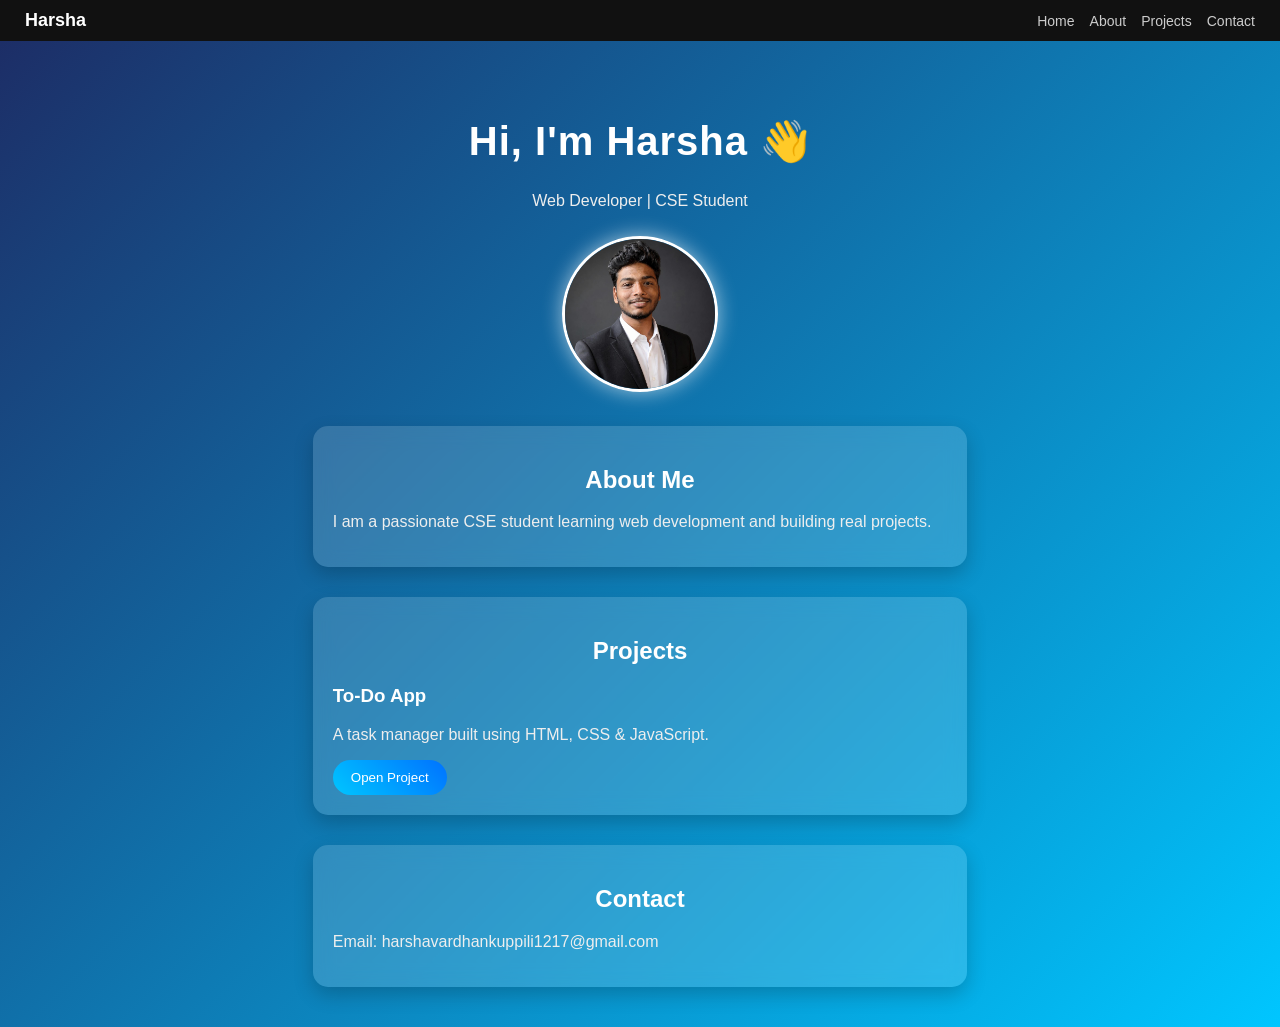
==== index.html @ 968b2ed9 "Add files via upload" ====
<!DOCTYPE html>
<html>
<head>
    <title>Harsha Portfolio</title>
    <link rel="stylesheet" href="style.css">
</head>
<body>

    <div class="navbar">
        <h2>Harsha</h2>
        <ul>
            <li><a href="#">Home</a></li>
            <li><a href="#">About</a></li>
            <li><a href="#">Projects</a></li>
            <li><a href="#">Contact</a></li>
        </ul>
    </div>
    
    <div class="container">

        <div class="header">
            <h1>Hi, I'm Harsha 👋</h1>
            <p>Web Developer | CSE Student</p>
            <img src="harsha.jpeg" alt="profile">
        </div>

        <div class="card">
            <h2>About Me</h2>
            <p>I am a passionate CSE student learning web development and building real projects.</p>
        </div>

        <div class="card">
            <h2>Projects</h2>

            <div class="project">
                <h3>To-Do App</h3>
                <p>A task manager built using HTML, CSS & JavaScript.</p>

                <a href="projects/to-do/todo.html" target="_blank">
                <button>Open Project</button>
                </a>
            </div>

        </div>

        <div class="card">
            <h2>Contact</h2>
            <p>Email: harshavardhankuppili1217@gmail.com</p>
        </div>

    </div>

</body>
</html>
---- style.css ----
body {
    font-family: Arial, sans-serif;
    background: linear-gradient(135deg, #1d2b64, #00c6ff);
    margin: 0;
}

.container {
    width: 80%;
    margin: auto;
    text-align: center;
    padding: 20px;
}

.header img {
    width: 150px;
    border-radius: 50%;
    margin-top: 10px;
}

h1 {
    color: white;
}

p {
    color: #eee;
}

.card {
    background: rgba(255, 255, 255, 0.15);
    backdrop-filter: blur(10px);
    margin: 20px auto;
    padding: 20px;
    border-radius: 15px;
    width: 60%;
    color: white;
    box-shadow: 0 8px 20px rgba(0,0,0,0.2);
}

button {
    background: #4facfe;
    color: white;
    border: none;
    padding: 10px 20px;
    border-radius: 5px;
    cursor: pointer;
    background: linear-gradient(45deg, #00c6ff, #0072ff);
    border: none;
    color: white;
    padding: 10px 18px;
    border-radius: 20px;
    cursor: pointer;
    transition: 0.3s;
}

button:hover {
    background: #00c6ff;
    transform: scale(1.05);
}
.navbar {
    display: flex;
    justify-content: space-between;
    align-items: center;
    background: #111;
    color: white;
    padding: 10px 25px;   
    position: sticky;
    top: 0;
    z-index: 1000;
}

.navbar h2 {
    font-size: 18px;
    margin: 0;
}

.navbar ul {
    list-style: none;
    display: flex;
    gap: 15px;
    margin: 0;
    padding: 0;
}

.navbar a {
    color: #ccc;
    text-decoration: none;
    font-size: 14px;
}

.navbar a:hover {
    color: white;
}
.container {
    margin-top: 30px;
}
.header img {
    width: 150px;
    height: 150px;
    border-radius: 50%;
    object-fit: cover;
    border: 3px solid white;
    box-shadow: 0 0 20px rgba(255,255,255,0.6);
    transition: 0.3s;
}
h1 {
    font-size: 40px;
    font-weight: bold;
    letter-spacing: 1px;
}
.card {
    transition: all 0.3s ease;
    text-align: left;
    margin-top: 30px;
}

.card:hover {
    transform: translateY(-5px);
}
.header img:hover {
    transform: scale(1.05);
}
.card h2 {
    text-align: center;
}
.header {
    animation: fadeIn 1.2s ease;
}
@keyframes fadeIn {
    from {
        opacity: 0;
        transform: translateY(-20px);
    }
    to {
        opacity: 1;
        transform: translateY(0);
    }
}
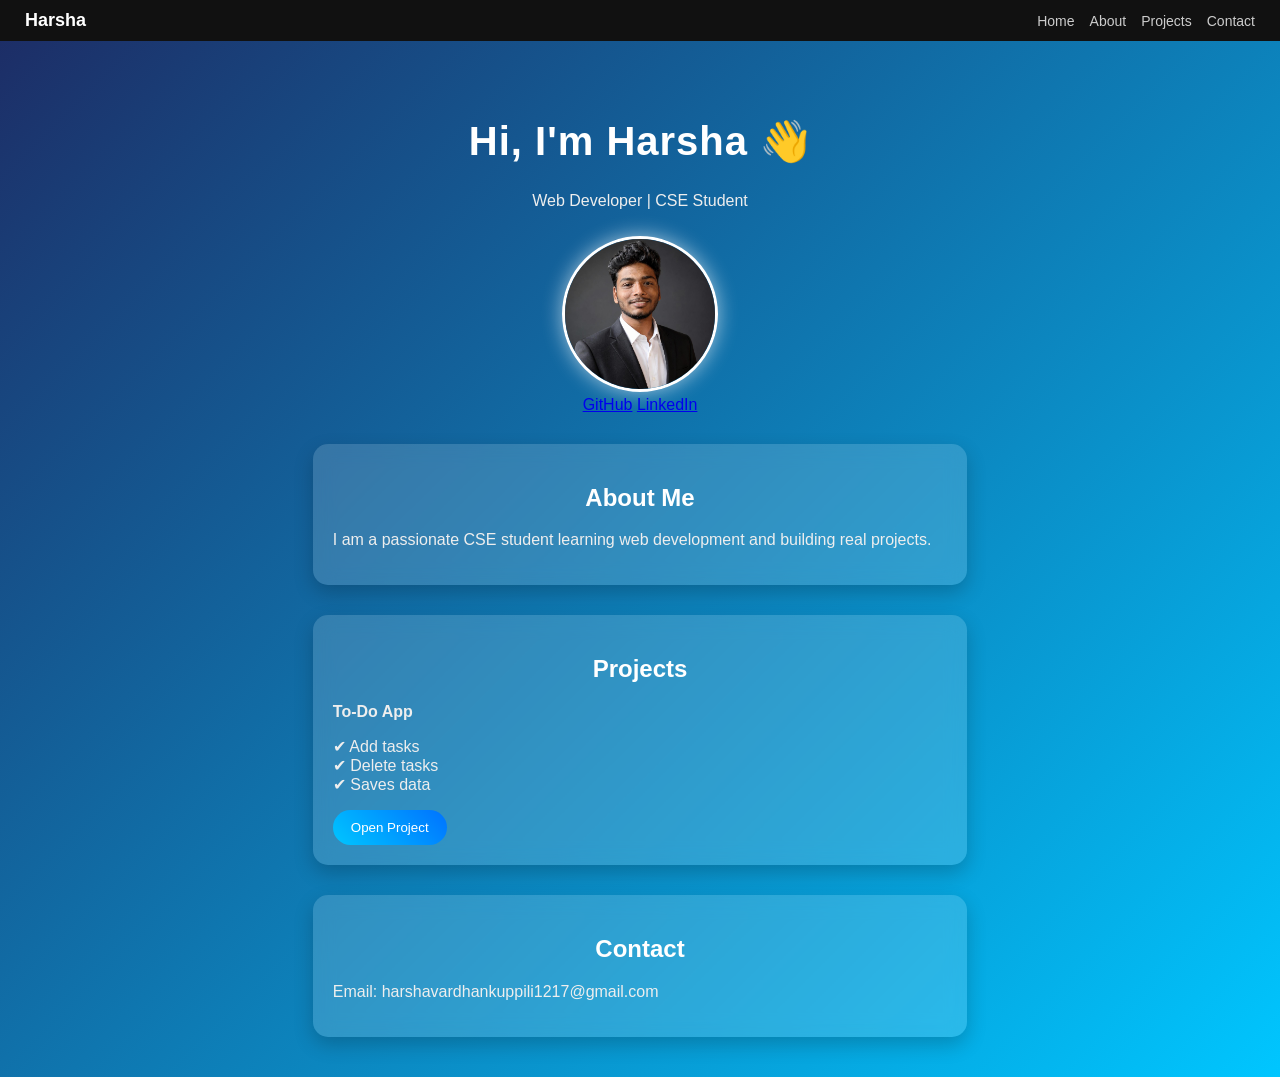
==== commit 7b3d6dd9: "Add files via upload" ====
--- a/index.html
+++ b/index.html
@@ -16,12 +16,19 @@
         </ul>
     </div>
     
+    
+    
     <div class="container">
 
         <div class="header">
             <h1>Hi, I'm Harsha 👋</h1>
             <p>Web Developer | CSE Student</p>
             <img src="harsha.jpeg" alt="profile">
+        </div>
+
+        <div class="links">
+            <a href="https://github.com/harshavardhankuppili1217-beep">GitHub</a>
+            <a href="#">LinkedIn</a>
         </div>
 
         <div class="card">
@@ -33,8 +40,8 @@
             <h2>Projects</h2>
 
             <div class="project">
-                <h3>To-Do App</h3>
-                <p>A task manager built using HTML, CSS & JavaScript.</p>
+                <p><b>To-Do App</b></p>
+                <p>✔ Add tasks<br>✔ Delete tasks<br>✔ Saves data</p>
 
                 <a href="projects/to-do/todo.html" target="_blank">
                 <button>Open Project</button>
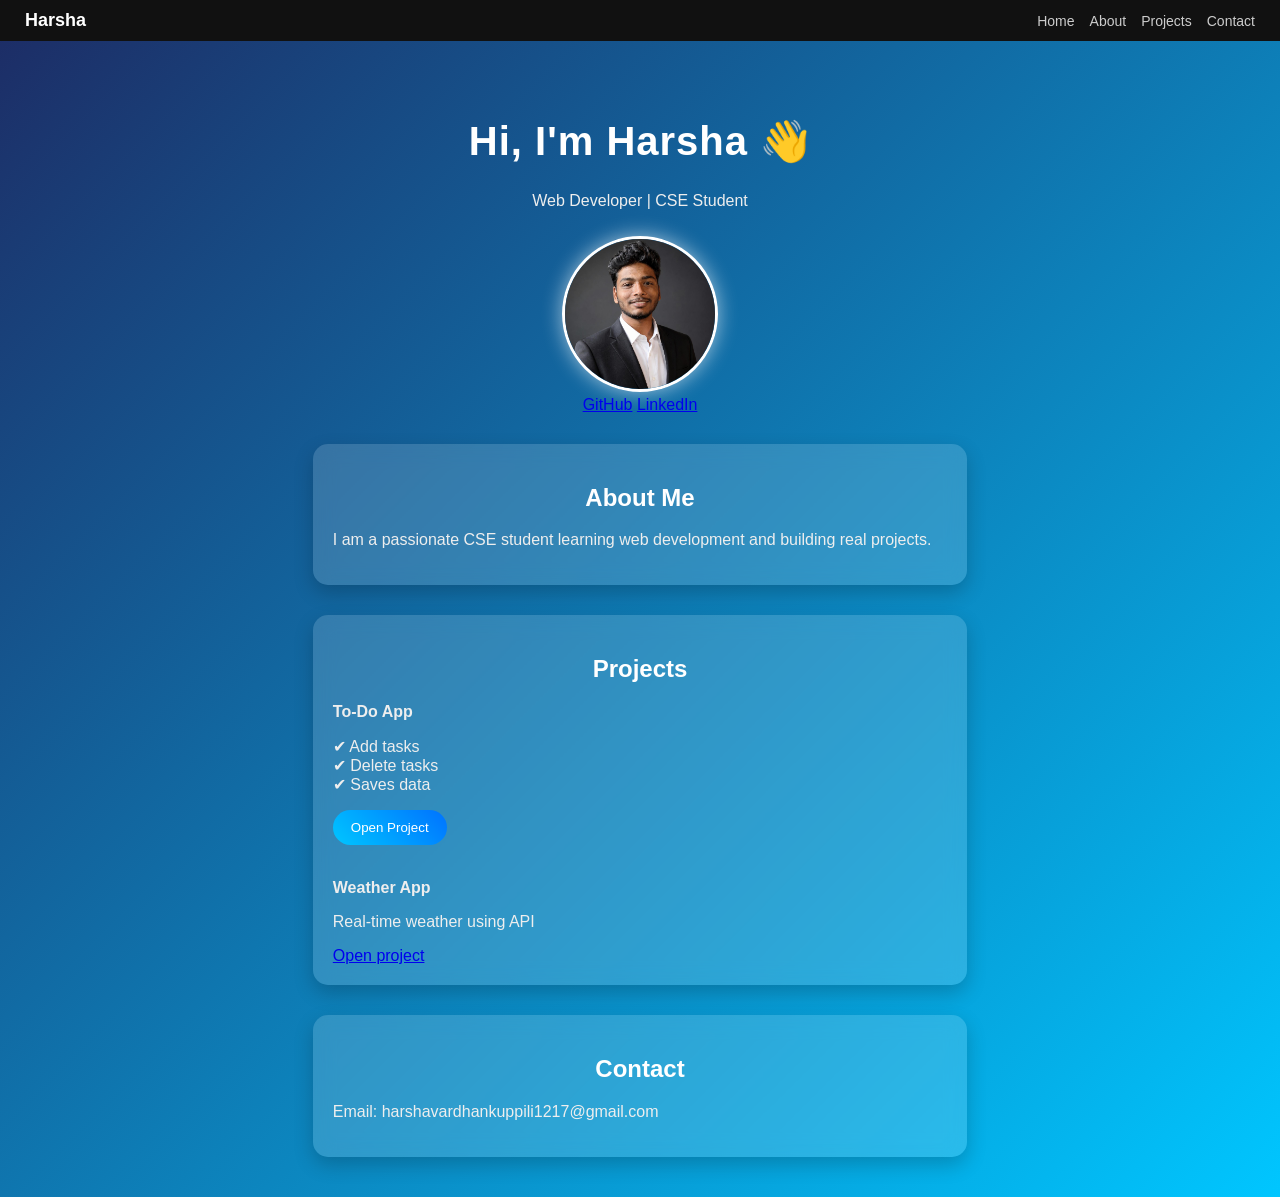
==== commit 369084b9: "Add files via upload" ====
--- a/index.html
+++ b/index.html
@@ -46,6 +46,12 @@
                 <a href="projects/to-do/todo.html" target="_blank">
                 <button>Open Project</button>
                 </a>
+                
+                <br><br>
+
+                <p><b>Weather App</b></p>
+                <p>Real-time weather using API</p>
+                <a href="projects/weather/weather.html" class="button">Open project</a>
             </div>
 
         </div>
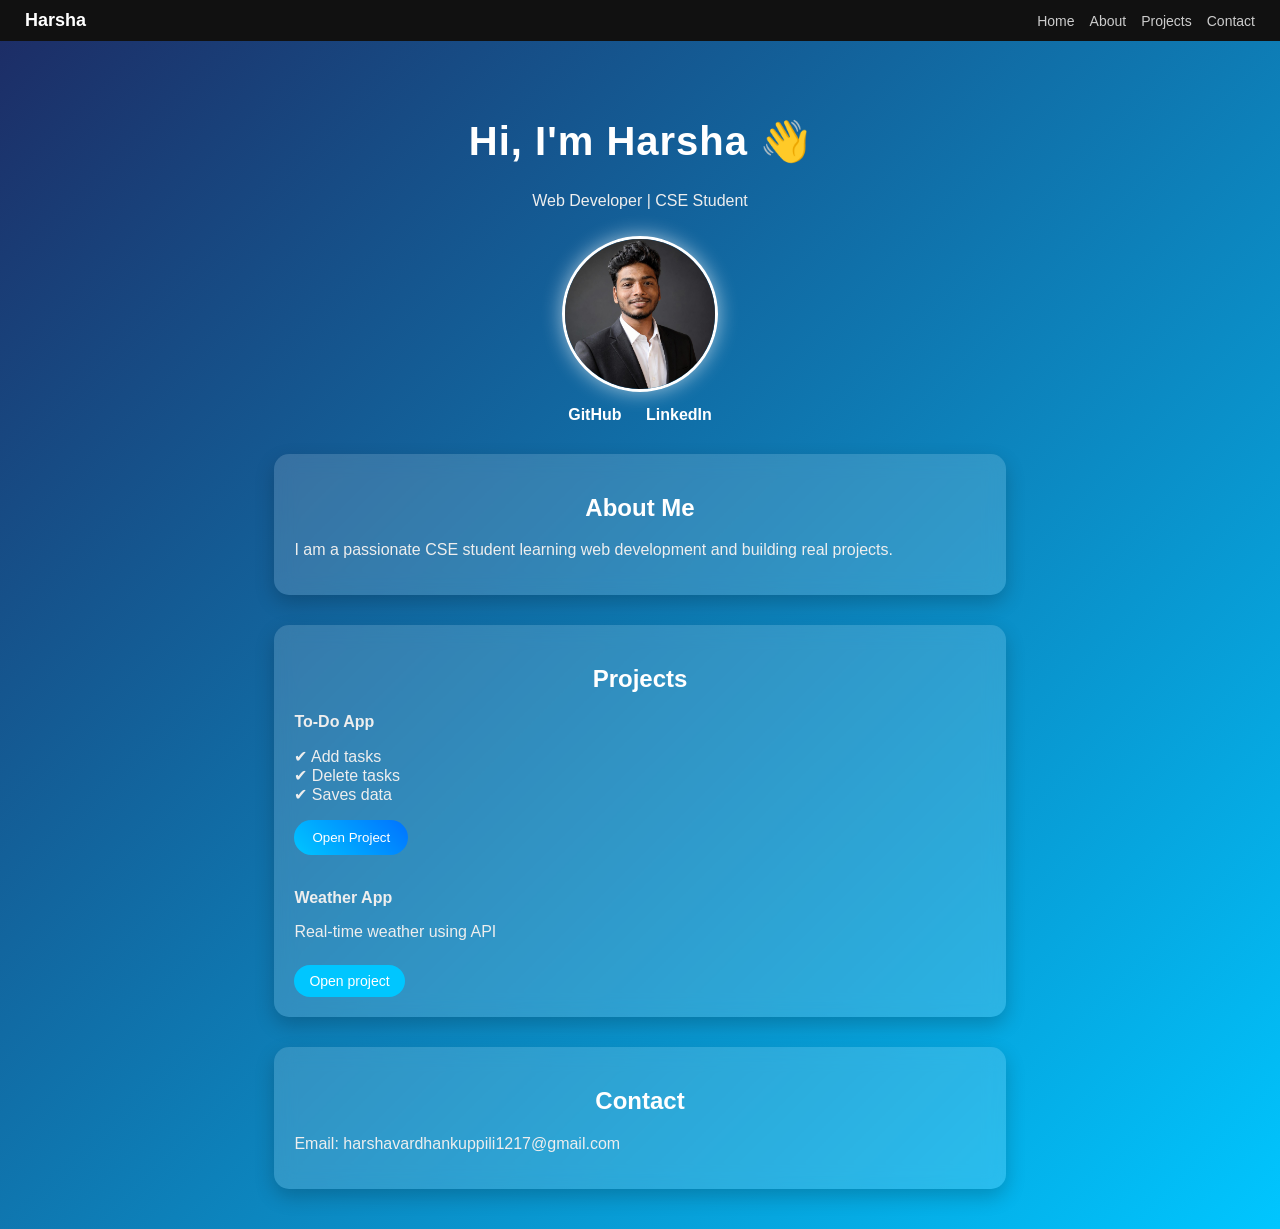
==== commit c5a3160b: "Add files via upload" ====
--- a/index.html
+++ b/index.html
@@ -51,7 +51,7 @@
 
                 <p><b>Weather App</b></p>
                 <p>Real-time weather using API</p>
-                <a href="projects/weather/weather.html" class="button">Open project</a>
+                <a href="projects/Weather/weather.html" class="button">Open project</a>
             </div>
 
         </div>
--- a/style.css
+++ b/style.css
@@ -2,6 +2,7 @@
     font-family: Arial, sans-serif;
     background: linear-gradient(135deg, #1d2b64, #00c6ff);
     margin: 0;
+    min-height: 100vh;
 }
 
 .container {
@@ -92,6 +93,7 @@
 }
 .container {
     margin-top: 30px;
+    width: 90%;
 }
 .header img {
     width: 150px;
@@ -134,4 +136,30 @@
         opacity: 1;
         transform: translateY(0);
     }
+}
+.links a {
+    margin: 0 10px;
+    color: white;
+    text-decoration: none;
+    font-weight: bold;
+}
+.links {
+    margin-top: 10px;
+}
+.links a:hover {
+    text-decoration: underline;
+}
+.button {
+    display: inline-block;
+    margin-top: 8px;
+    padding: 8px 15px;
+    background: #00c6ff;
+    color: white;
+    text-decoration: none;
+    border-radius: 20px;
+    font-size: 14px;
+}
+
+.button:hover {
+    background: #0072ff;
 }
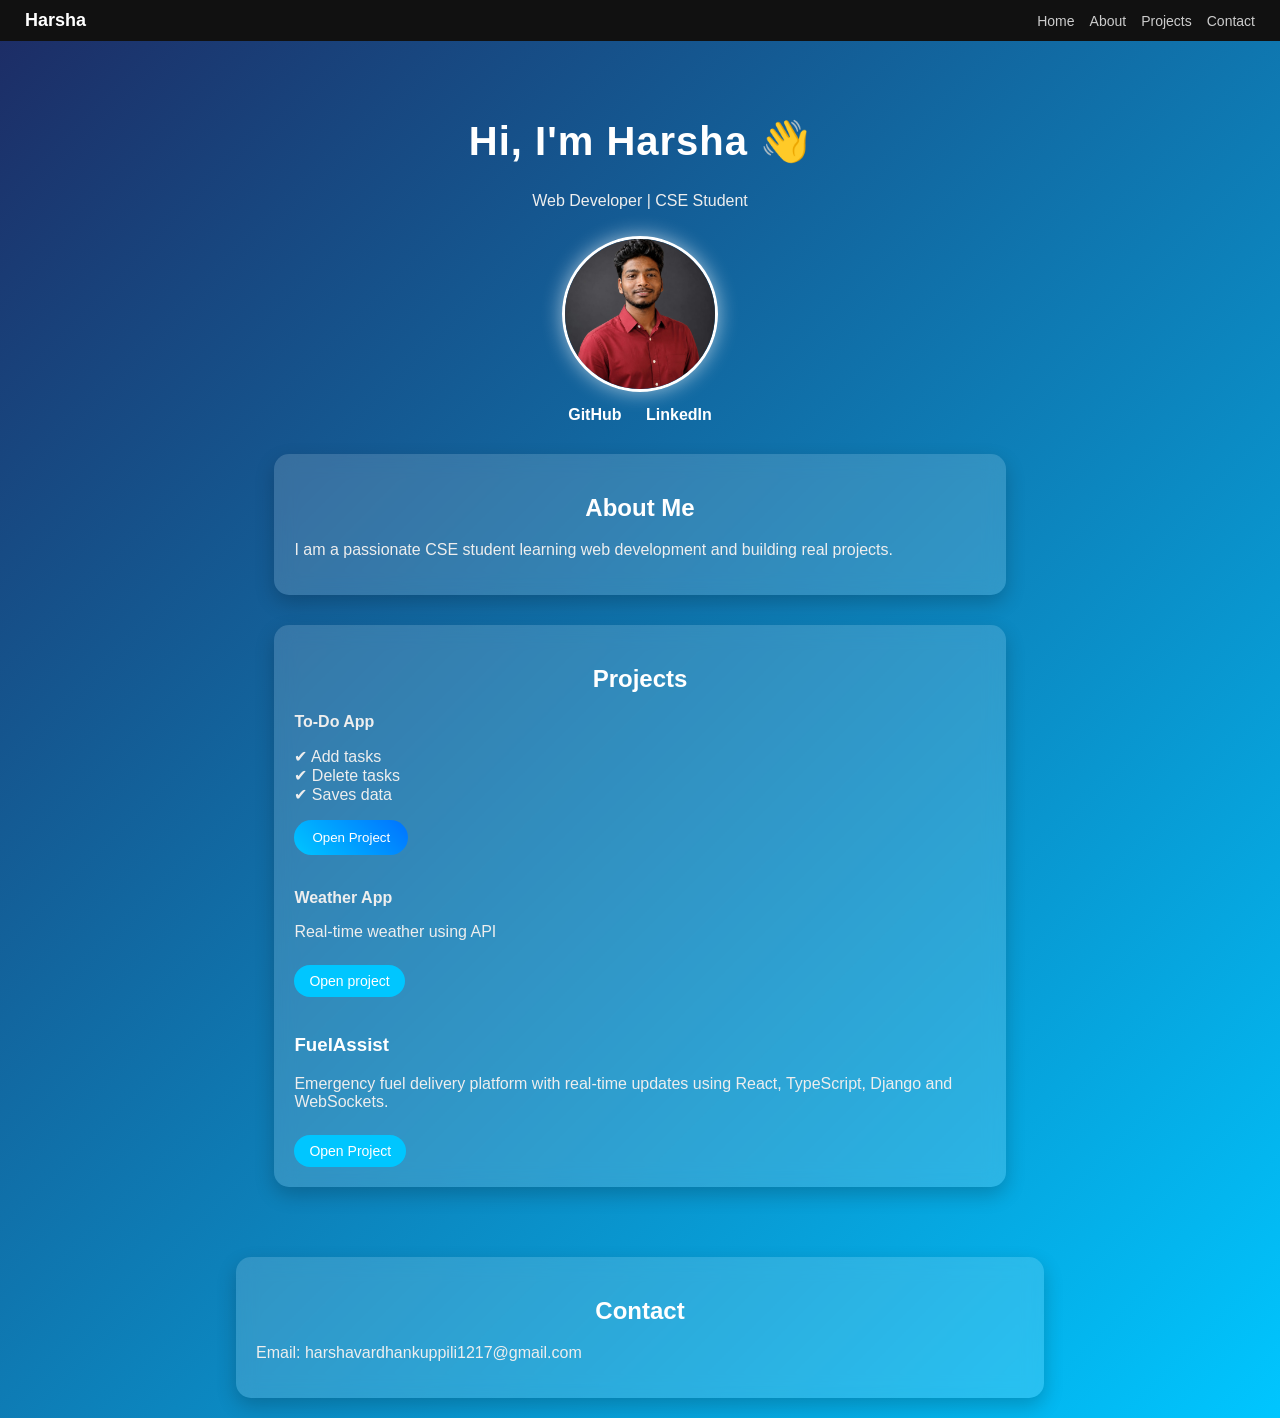
==== commit 6f3e956b: "Add files via upload" ====
--- a/index.html
+++ b/index.html
@@ -52,6 +52,19 @@
                 <p><b>Weather App</b></p>
                 <p>Real-time weather using API</p>
                 <a href="projects/Weather/weather.html" class="button">Open project</a>
+                
+                <br><br>
+                
+                <h3>FuelAssist</h3>
+
+                <p>
+                Emergency fuel delivery platform with real-time updates using React, TypeScript, Django and WebSockets.
+                </p>
+
+                <a href="https://fuelassist-emergency-fuel-delivery.vercel.app" target="_blank" class="button">
+                Open Project
+                </a>
+                </div>
             </div>
 
         </div>
--- a/style.css
+++ b/style.css
@@ -162,4 +162,33 @@
 
 .button:hover {
     background: #0072ff;
+}
+.project-card {
+  background: #ffffff;
+  padding: 20px;
+  border-radius: 12px;
+  box-shadow: 0 4px 12px rgba(0,0,0,0.1);
+  margin-top: 20px;
+}
+
+.project-card h3 {
+  margin-bottom: 10px;
+}
+
+.project-card p {
+  margin-bottom: 10px;
+}
+
+.project-links {
+  margin-top: 15px;
+  display: flex;
+  gap: 12px;
+}
+
+.project-links a {
+  text-decoration: none;
+  padding: 8px 14px;
+  border-radius: 8px;
+  background: #2563eb;
+  color: white;
 }
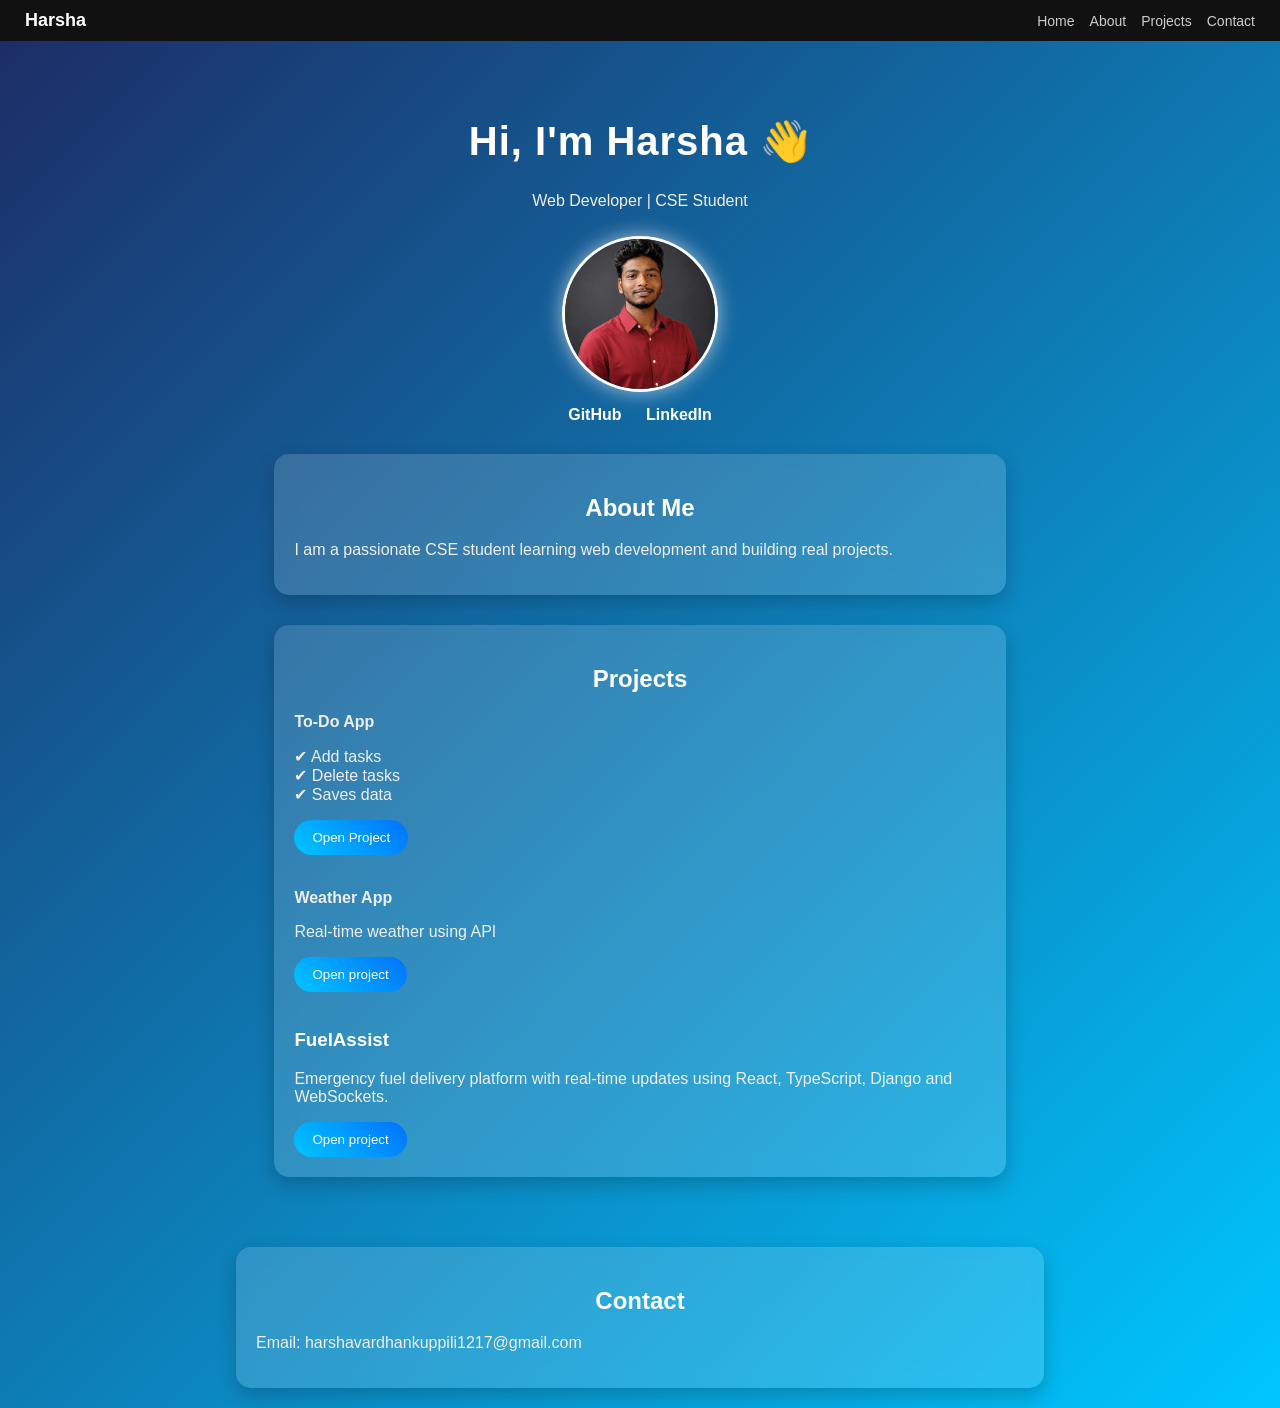
==== commit 1f444f52: "Add files via upload" ====
--- a/index.html
+++ b/index.html
@@ -51,7 +51,7 @@
 
                 <p><b>Weather App</b></p>
                 <p>Real-time weather using API</p>
-                <a href="projects/Weather/weather.html" class="button">Open project</a>
+                <a href="projects/Weather/weather.html"> <button>Open project</button></a>
                 
                 <br><br>
                 
@@ -61,8 +61,8 @@
                 Emergency fuel delivery platform with real-time updates using React, TypeScript, Django and WebSockets.
                 </p>
 
-                <a href="https://fuelassist-emergency-fuel-delivery.vercel.app" target="_blank" class="button">
-                Open Project
+                <a href="https://fuelassist-emergency-fuel-delivery.vercel.app" target="_blank">
+                <button>Open project</button></a>
                 </a>
                 </div>
             </div>
